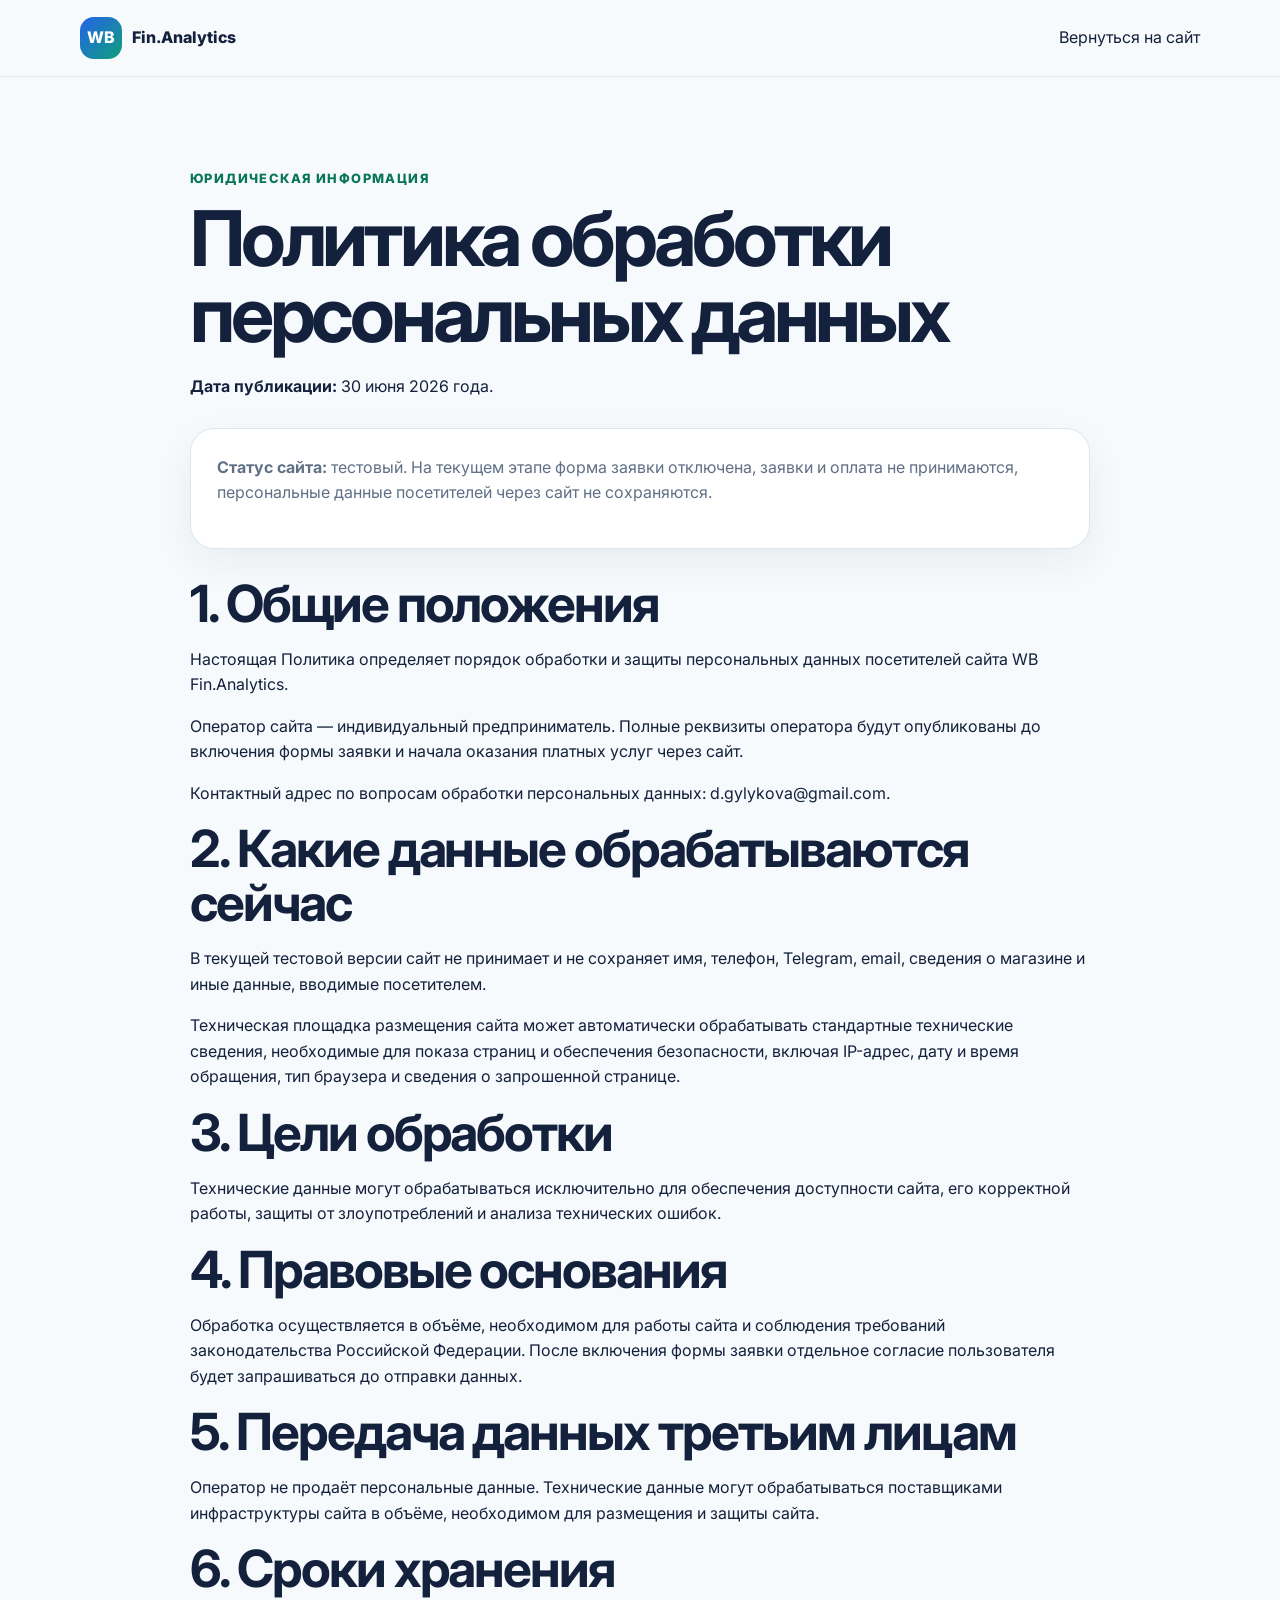
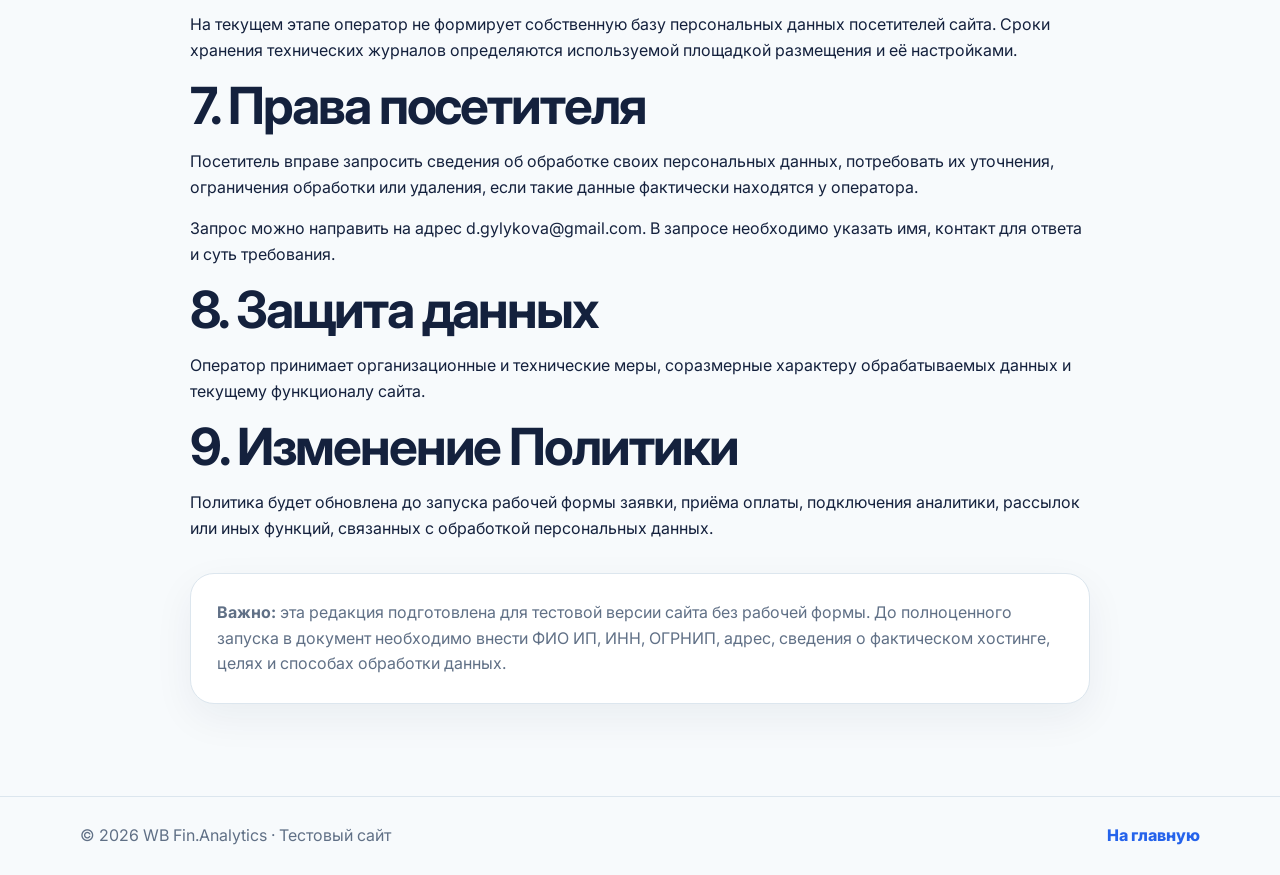
==== privacy.html @ 8df3def5 "Добавить политику обработки персональных данных для тестового сайта" ====
<!DOCTYPE html>
<html lang="ru">
<head>
  <meta charset="UTF-8">
  <meta name="viewport" content="width=device-width, initial-scale=1.0">
  <title>Политика обработки персональных данных — WB Fin.Analytics</title>
  <meta name="description" content="Политика обработки персональных данных тестового сайта WB Fin.Analytics.">
  <link rel="preconnect" href="https://fonts.googleapis.com">
  <link rel="preconnect" href="https://fonts.gstatic.com" crossorigin>
  <link href="https://fonts.googleapis.com/css2?family=Inter:wght@400;500;600;700;800&display=swap" rel="stylesheet">
  <link rel="stylesheet" href="styles.css">
</head>
<body>
  <header class="site-header">
    <nav class="nav container" aria-label="Навигация">
      <a class="logo" href="index.html" aria-label="На главную"><span class="logo-mark">WB</span><span>Fin.Analytics</span></a>
      <a href="index.html">Вернуться на сайт</a>
    </nav>
  </header>

  <main class="section">
    <div class="container" style="max-width:900px;">
      <p class="eyebrow">Юридическая информация</p>
      <h1>Политика обработки персональных данных</h1>
      <p><strong>Дата публикации:</strong> 30 июня 2026 года.</p>

      <div class="card" style="margin:28px 0;">
        <p><strong>Статус сайта:</strong> тестовый. На текущем этапе форма заявки отключена, заявки и оплата не принимаются, персональные данные посетителей через сайт не сохраняются.</p>
      </div>

      <h2>1. Общие положения</h2>
      <p>Настоящая Политика определяет порядок обработки и защиты персональных данных посетителей сайта WB Fin.Analytics.</p>
      <p>Оператор сайта — индивидуальный предприниматель. Полные реквизиты оператора будут опубликованы до включения формы заявки и начала оказания платных услуг через сайт.</p>
      <p>Контактный адрес по вопросам обработки персональных данных: <a href="mailto:d.gylykova@gmail.com">d.gylykova@gmail.com</a>.</p>

      <h2>2. Какие данные обрабатываются сейчас</h2>
      <p>В текущей тестовой версии сайт не принимает и не сохраняет имя, телефон, Telegram, email, сведения о магазине и иные данные, вводимые посетителем.</p>
      <p>Техническая площадка размещения сайта может автоматически обрабатывать стандартные технические сведения, необходимые для показа страниц и обеспечения безопасности, включая IP-адрес, дату и время обращения, тип браузера и сведения о запрошенной странице.</p>

      <h2>3. Цели обработки</h2>
      <p>Технические данные могут обрабатываться исключительно для обеспечения доступности сайта, его корректной работы, защиты от злоупотреблений и анализа технических ошибок.</p>

      <h2>4. Правовые основания</h2>
      <p>Обработка осуществляется в объёме, необходимом для работы сайта и соблюдения требований законодательства Российской Федерации. После включения формы заявки отдельное согласие пользователя будет запрашиваться до отправки данных.</p>

      <h2>5. Передача данных третьим лицам</h2>
      <p>Оператор не продаёт персональные данные. Технические данные могут обрабатываться поставщиками инфраструктуры сайта в объёме, необходимом для размещения и защиты сайта.</p>

      <h2>6. Сроки хранения</h2>
      <p>На текущем этапе оператор не формирует собственную базу персональных данных посетителей сайта. Сроки хранения технических журналов определяются используемой площадкой размещения и её настройками.</p>

      <h2>7. Права посетителя</h2>
      <p>Посетитель вправе запросить сведения об обработке своих персональных данных, потребовать их уточнения, ограничения обработки или удаления, если такие данные фактически находятся у оператора.</p>
      <p>Запрос можно направить на адрес <a href="mailto:d.gylykova@gmail.com">d.gylykova@gmail.com</a>. В запросе необходимо указать имя, контакт для ответа и суть требования.</p>

      <h2>8. Защита данных</h2>
      <p>Оператор принимает организационные и технические меры, соразмерные характеру обрабатываемых данных и текущему функционалу сайта.</p>

      <h2>9. Изменение Политики</h2>
      <p>Политика будет обновлена до запуска рабочей формы заявки, приёма оплаты, подключения аналитики, рассылок или иных функций, связанных с обработкой персональных данных.</p>

      <div class="card" style="margin-top:32px;">
        <p style="margin:0;"><strong>Важно:</strong> эта редакция подготовлена для тестовой версии сайта без рабочей формы. До полноценного запуска в документ необходимо внести ФИО ИП, ИНН, ОГРНИП, адрес, сведения о фактическом хостинге, целях и способах обработки данных.</p>
      </div>
    </div>
  </main>

  <footer class="site-footer">
    <div class="container footer-content"><span>© 2026 WB Fin.Analytics · Тестовый сайт</span><a href="index.html">На главную</a></div>
  </footer>
</body>
</html>
---- styles.css ----
:root {
  --bg: #f7fafc;
  --surface: #ffffff;
  --surface-soft: #eef6f8;
  --text: #14213d;
  --muted: #607086;
  --blue: #2563eb;
  --green: #0f9f7a;
  --green-dark: #08745a;
  --border: #dce6ee;
  --shadow: 0 24px 70px rgba(20, 33, 61, 0.11);
  --radius: 24px;
}

* { box-sizing: border-box; }

html { scroll-behavior: smooth; }

body {
  margin: 0;
  font-family: "Inter", Arial, sans-serif;
  color: var(--text);
  background: var(--bg);
  line-height: 1.6;
}

a { color: inherit; text-decoration: none; }

.container {
  width: min(1120px, calc(100% - 40px));
  margin: 0 auto;
}

.visually-hidden {
  position: absolute;
  width: 1px;
  height: 1px;
  overflow: hidden;
  clip: rect(0, 0, 0, 0);
}

.site-header {
  position: sticky;
  top: 0;
  z-index: 20;
  background: rgba(247, 250, 252, 0.88);
  backdrop-filter: blur(18px);
  border-bottom: 1px solid rgba(220, 230, 238, 0.75);
}

.nav {
  min-height: 76px;
  display: flex;
  align-items: center;
  justify-content: space-between;
  gap: 24px;
}

.logo {
  display: inline-flex;
  align-items: center;
  gap: 10px;
  font-weight: 800;
}

.logo-mark {
  display: grid;
  place-items: center;
  width: 42px;
  height: 42px;
  border-radius: 14px;
  color: #fff;
  background: linear-gradient(135deg, var(--blue), var(--green));
}

.nav-menu {
  display: flex;
  align-items: center;
  gap: 24px;
  margin: 0;
  padding: 0;
  list-style: none;
  color: var(--muted);
  font-weight: 600;
}

.nav-menu a:hover { color: var(--blue); }

.nav-toggle {
  display: none;
  border: 0;
  background: transparent;
  padding: 8px;
  cursor: pointer;
}

.nav-toggle span:not(.visually-hidden) {
  display: block;
  width: 26px;
  height: 2px;
  margin: 5px 0;
  background: var(--text);
}

.section { padding: 92px 0; }

.hero {
  padding: 98px 0 86px;
  background:
    radial-gradient(circle at 15% 10%, rgba(37, 99, 235, 0.12), transparent 28%),
    radial-gradient(circle at 84% 18%, rgba(15, 159, 122, 0.14), transparent 32%);
}

.hero-grid,
.split-grid,
.contact-grid {
  display: grid;
  grid-template-columns: 1.05fr 0.95fr;
  gap: 56px;
  align-items: center;
}

.eyebrow {
  margin: 0 0 12px;
  color: var(--green-dark);
  text-transform: uppercase;
  letter-spacing: 0.11em;
  font-size: 0.8rem;
  font-weight: 800;
}

h1, h2, h3, p { margin-top: 0; }

h1 {
  margin-bottom: 22px;
  font-size: clamp(2.5rem, 6vw, 5rem);
  line-height: 0.98;
  letter-spacing: -0.055em;
}

h2 {
  margin-bottom: 16px;
  font-size: clamp(2rem, 4vw, 3.25rem);
  line-height: 1.05;
  letter-spacing: -0.04em;
}

h3 {
  margin-bottom: 10px;
  font-size: 1.12rem;
  line-height: 1.25;
}

.hero-text,
.section-heading p,
.card p,
.result-card p,
.steps p {
  color: var(--muted);
}

.hero-text {
  max-width: 640px;
  font-size: 1.18rem;
}

.hero-actions,
.cta-box {
  display: flex;
  align-items: center;
  gap: 16px;
  flex-wrap: wrap;
}

.button {
  display: inline-flex;
  align-items: center;
  justify-content: center;
  min-height: 52px;
  padding: 0 24px;
  border-radius: 999px;
  border: 1px solid transparent;
  font-weight: 800;
  cursor: pointer;
  transition: transform 0.2s ease, box-shadow 0.2s ease, background 0.2s ease;
}

.button:hover { transform: translateY(-2px); }

.button-primary {
  color: #fff;
  background: linear-gradient(135deg, var(--blue), var(--green));
  box-shadow: 0 14px 32px rgba(37, 99, 235, 0.22);
}

.button-secondary {
  background: var(--surface);
  border-color: var(--border);
  color: var(--text);
}

.hero-stats {
  display: grid;
  grid-template-columns: repeat(3, 1fr);
  gap: 14px;
  margin-top: 34px;
}

.hero-stats div,
.card,
.result-card,
.steps li,
.contact-form,
.dashboard-card {
  background: var(--surface);
  border: 1px solid var(--border);
  box-shadow: 0 14px 40px rgba(20, 33, 61, 0.06);
}

.hero-stats div {
  padding: 18px;
  border-radius: 18px;
}

.hero-stats strong { display: block; font-size: 1.35rem; }
.hero-stats span { color: var(--muted); font-size: 0.9rem; }

.dashboard-card {
  padding: 28px;
  border-radius: 30px;
  box-shadow: var(--shadow);
}

.card-header,
.metric-row,
.footer-content {
  display: flex;
  justify-content: space-between;
  align-items: center;
}

.card-header { margin-bottom: 24px; font-weight: 800; }
.status-dot { color: var(--green); }

.metric-row {
  padding: 16px 0;
  border-bottom: 1px solid var(--border);
  color: var(--muted);
}

.metric-row strong { color: var(--green-dark); font-size: 1.3rem; }
.metric-row.warning strong { color: #d95656; }

.chart-bars {
  display: flex;
  align-items: end;
  gap: 12px;
  height: 170px;
  margin: 28px 0;
  padding: 16px;
  border-radius: 20px;
  background: linear-gradient(180deg, #f8fbff, #eef6f8);
}

.chart-bars span {
  flex: 1;
  min-width: 24px;
  border-radius: 999px 999px 8px 8px;
  background: linear-gradient(180deg, var(--green), var(--blue));
}

.insight-box {
  padding: 16px;
  border-radius: 18px;
  background: #ecfdf7;
  color: var(--green-dark);
}

.section-soft { background: var(--surface-soft); }

.section-heading {
  max-width: 780px;
  margin: 0 auto 42px;
  text-align: center;
}

.section-heading.align-left {
  margin: 0;
  text-align: left;
}

.cards,
.result-grid,
.steps {
  display: grid;
  gap: 18px;
}

.four-columns { grid-template-columns: repeat(4, 1fr); }
.result-grid { grid-template-columns: repeat(4, 1fr); }

.card,
.result-card,
.steps li {
  padding: 26px;
  border-radius: var(--radius);
}

.check-list {
  display: grid;
  gap: 14px;
}

.check-list div,
.signal-list p {
  margin: 0;
  padding: 18px 18px 18px 52px;
  border-radius: 18px;
  background: var(--surface);
  border: 1px solid var(--border);
  position: relative;
  font-weight: 600;
}

.check-list div::before,
.signal-list p::before {
  content: "✓";
  position: absolute;
  left: 18px;
  top: 18px;
  color: var(--green);
  font-weight: 900;
}

.section-accent {
  color: #fff;
  background: linear-gradient(135deg, #17345f, #0a7b64);
}

.section-accent .eyebrow,
.section-accent p { color: rgba(255, 255, 255, 0.78); }

.result-card {
  background: rgba(255, 255, 255, 0.1);
  border-color: rgba(255, 255, 255, 0.18);
  box-shadow: none;
}

.result-card span {
  display: inline-grid;
  place-items: center;
  width: 44px;
  height: 44px;
  margin-bottom: 20px;
  border-radius: 14px;
  background: rgba(255, 255, 255, 0.16);
  font-weight: 800;
}

.steps {
  grid-template-columns: repeat(4, 1fr);
  padding: 0;
  margin: 0;
  list-style: none;
  counter-reset: none;
}

.steps span {
  display: inline-grid;
  place-items: center;
  width: 42px;
  height: 42px;
  margin-bottom: 20px;
  border-radius: 50%;
  color: #fff;
  background: var(--blue);
  font-weight: 800;
}

.signal-list { display: grid; gap: 14px; }

.cta-section { padding: 52px 0; }

.cta-box {
  justify-content: space-between;
  padding: 38px;
  border-radius: 30px;
  color: #fff;
  background: linear-gradient(135deg, var(--blue), var(--green));
  box-shadow: var(--shadow);
}

.cta-box .eyebrow { color: rgba(255, 255, 255, 0.78); }
.cta-box h2 { max-width: 760px; margin-bottom: 0; }
.cta-box .button-primary { background: #fff; color: var(--text); box-shadow: none; }

.contact-form {
  display: grid;
  gap: 16px;
  padding: 28px;
  border-radius: 30px;
}

label {
  display: grid;
  gap: 8px;
  color: var(--text);
  font-weight: 700;
}

input,
textarea {
  width: 100%;
  border: 1px solid var(--border);
  border-radius: 16px;
  padding: 15px 16px;
  font: inherit;
  color: var(--text);
  background: #fbfdff;
}

input:focus,
textarea:focus {
  outline: 3px solid rgba(37, 99, 235, 0.16);
  border-color: var(--blue);
}

.form-message {
  min-height: 24px;
  margin: 0;
  color: var(--green-dark);
  font-weight: 700;
}

.site-footer {
  padding: 26px 0;
  border-top: 1px solid var(--border);
  color: var(--muted);
}

.site-footer a { font-weight: 800; color: var(--blue); }

@media (max-width: 920px) {
  .nav-toggle { display: block; }

  .nav-menu {
    position: absolute;
    left: 20px;
    right: 20px;
    top: 76px;
    display: none;
    flex-direction: column;
    align-items: flex-start;
    padding: 20px;
    border: 1px solid var(--border);
    border-radius: 22px;
    background: var(--surface);
    box-shadow: var(--shadow);
  }

  .nav-menu.is-open { display: flex; }

  .hero-grid,
  .split-grid,
  .contact-grid {
    grid-template-columns: 1fr;
  }

  .four-columns,
  .result-grid,
  .steps {
    grid-template-columns: repeat(2, 1fr);
  }
}

@media (max-width: 640px) {
  .container { width: min(100% - 28px, 1120px); }
  .section { padding: 64px 0; }
  .hero { padding: 72px 0 58px; }
  .hero-actions { align-items: stretch; flex-direction: column; }
  .button { width: 100%; }
  .hero-stats,
  .four-columns,
  .result-grid,
  .steps { grid-template-columns: 1fr; }
  .dashboard-card,
  .contact-form,
  .cta-box { padding: 22px; border-radius: 24px; }
  .chart-bars { height: 140px; }
  .cta-box { align-items: stretch; }
  .footer-content { flex-direction: column; gap: 10px; }
}
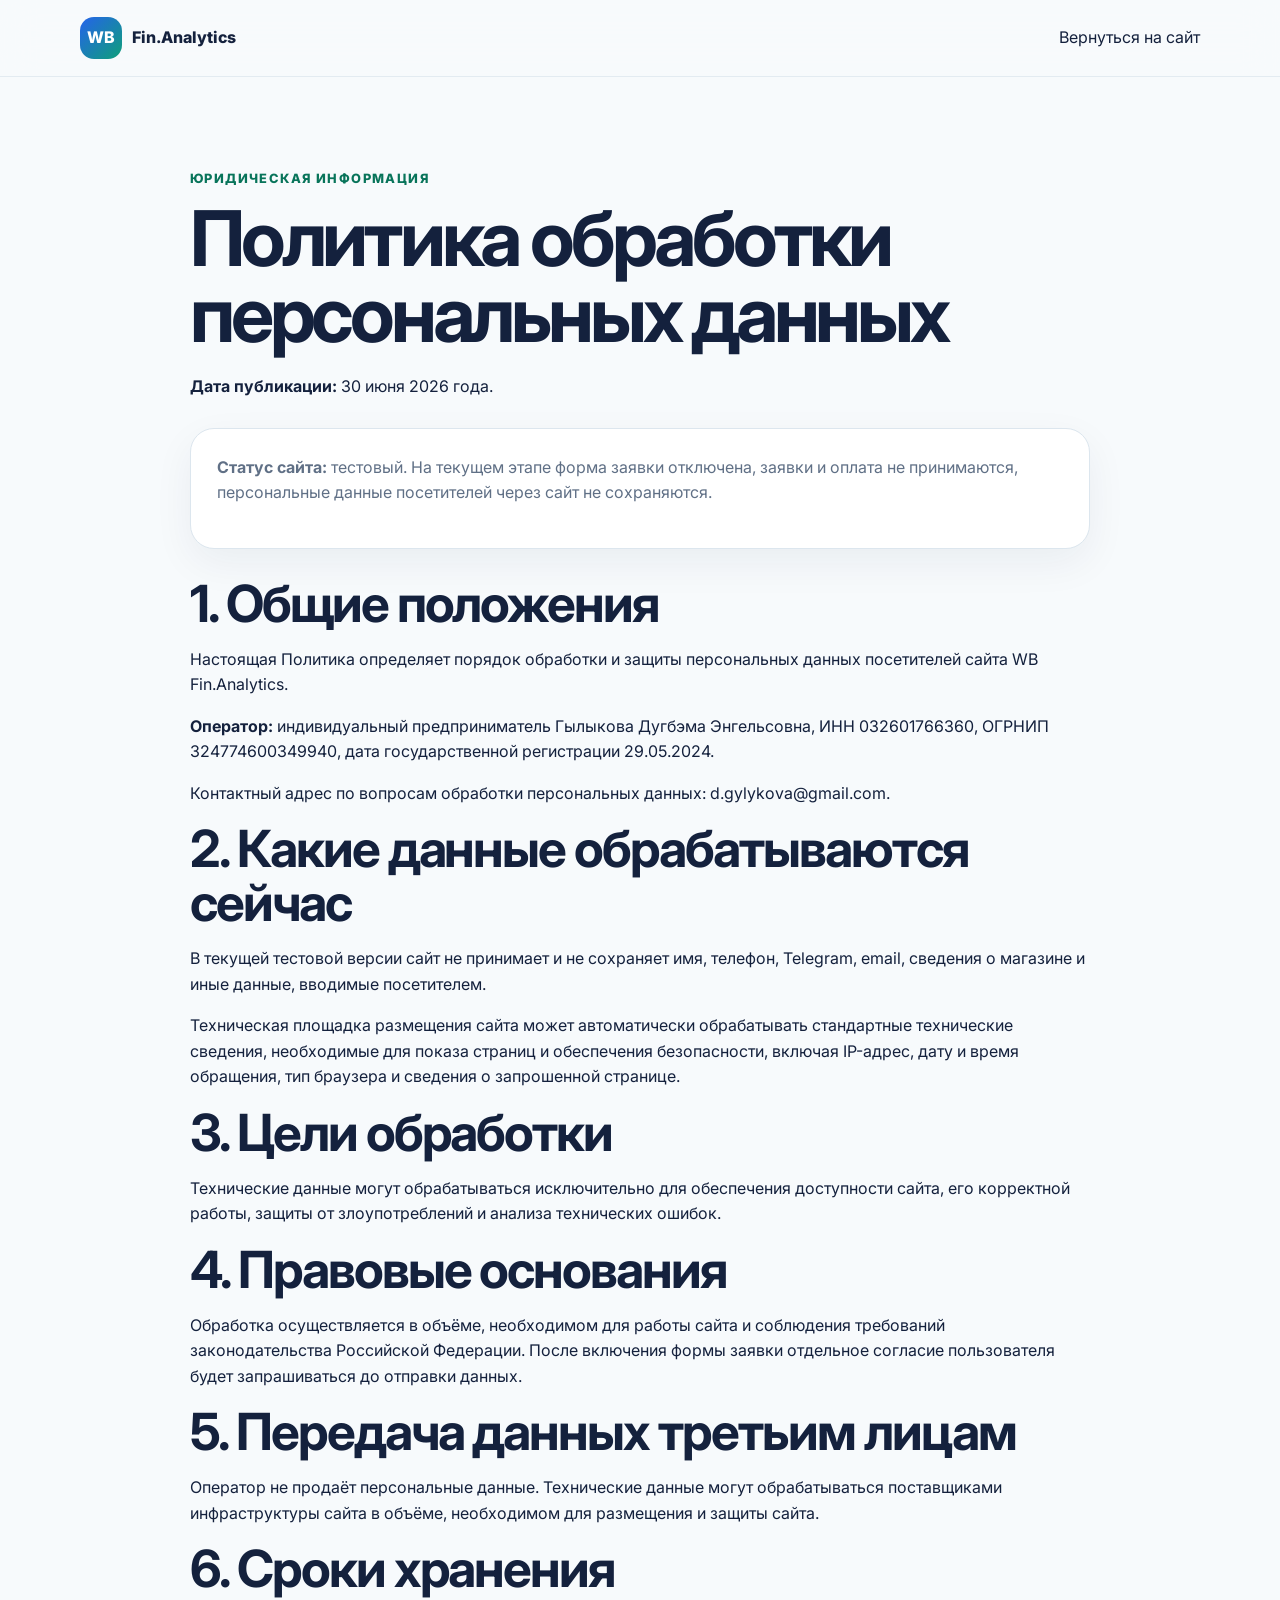
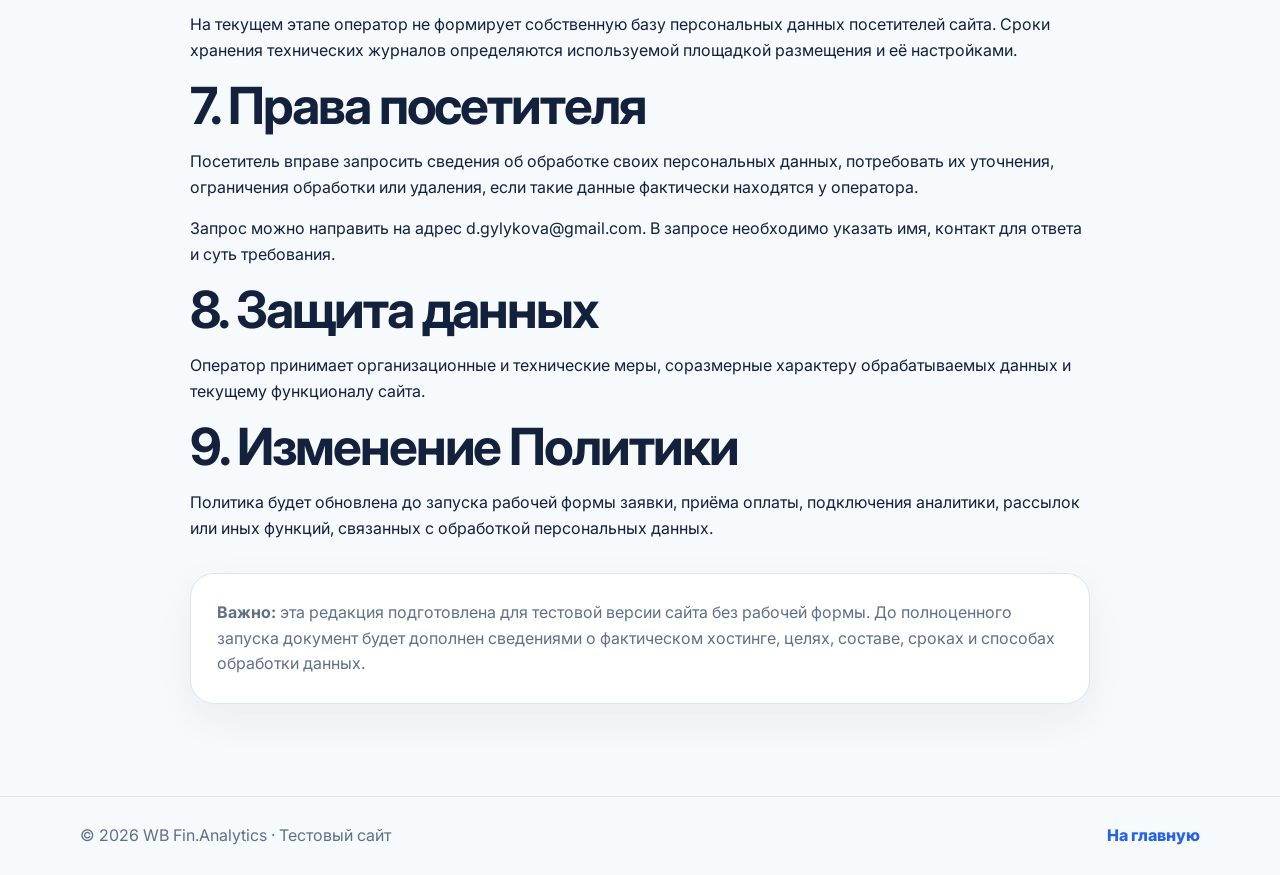
==== commit ab7714e5: "Добавить реквизиты оператора в политику персональных данных" ====
--- a/privacy.html
+++ b/privacy.html
@@ -30,7 +30,7 @@
 
       <h2>1. Общие положения</h2>
       <p>Настоящая Политика определяет порядок обработки и защиты персональных данных посетителей сайта WB Fin.Analytics.</p>
-      <p>Оператор сайта — индивидуальный предприниматель. Полные реквизиты оператора будут опубликованы до включения формы заявки и начала оказания платных услуг через сайт.</p>
+      <p><strong>Оператор:</strong> индивидуальный предприниматель Гылыкова Дугбэма Энгельсовна, ИНН 032601766360, ОГРНИП 324774600349940, дата государственной регистрации 29.05.2024.</p>
       <p>Контактный адрес по вопросам обработки персональных данных: <a href="mailto:d.gylykova@gmail.com">d.gylykova@gmail.com</a>.</p>
 
       <h2>2. Какие данные обрабатываются сейчас</h2>
@@ -60,7 +60,7 @@
       <p>Политика будет обновлена до запуска рабочей формы заявки, приёма оплаты, подключения аналитики, рассылок или иных функций, связанных с обработкой персональных данных.</p>
 
       <div class="card" style="margin-top:32px;">
-        <p style="margin:0;"><strong>Важно:</strong> эта редакция подготовлена для тестовой версии сайта без рабочей формы. До полноценного запуска в документ необходимо внести ФИО ИП, ИНН, ОГРНИП, адрес, сведения о фактическом хостинге, целях и способах обработки данных.</p>
+        <p style="margin:0;"><strong>Важно:</strong> эта редакция подготовлена для тестовой версии сайта без рабочей формы. До полноценного запуска документ будет дополнен сведениями о фактическом хостинге, целях, составе, сроках и способах обработки данных.</p>
       </div>
     </div>
   </main>
